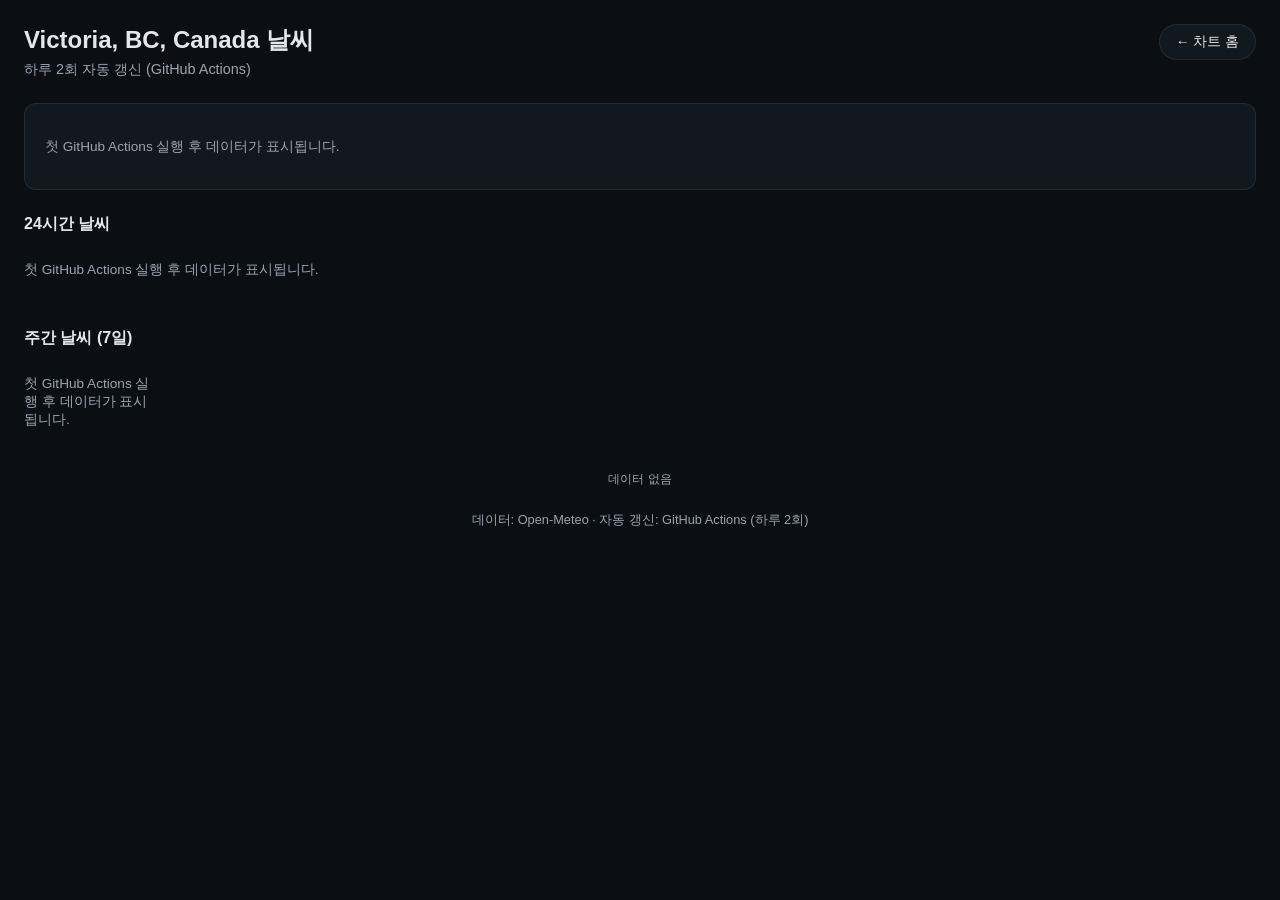
==== weather.html @ a57b7f32 "Add Victoria BC weather page with 24-hour and 7-day forecasts New weather.html/weather.js page fetch" ====
<!doctype html>
<html lang="ko">
<head>
<meta charset="UTF-8" />
<meta name="viewport" content="width=device-width, initial-scale=1.0" />
<title>Victoria, BC 날씨</title>
<link rel="stylesheet" href="style.css" />
</head>
<body>
  <header class="page-header">
    <div>
      <h1>Victoria, BC, Canada 날씨</h1>
      <p class="subtitle">하루 2회 자동 갱신 (GitHub Actions)</p>
    </div>
    <a class="nav-button" href="index.html">← 차트 홈</a>
  </header>

  <section class="current-conditions" id="current">
    <p class="loading-text">불러오는 중...</p>
  </section>

  <section class="weather-section">
    <h2 class="section-title">24시간 날씨</h2>
    <div class="hourly-scroll" id="hourly"></div>
  </section>

  <section class="weather-section">
    <h2 class="section-title">주간 날씨 (7일)</h2>
    <div class="daily-grid" id="daily"></div>
  </section>

  <div class="updated-at" id="weather-updated-at" style="text-align:center; margin-top: 16px;">-</div>

  <footer>
    <p>데이터: Open-Meteo · 자동 갱신: GitHub Actions (하루 2회)</p>
  </footer>

  <script src="weather.js"></script>
</body>
</html>
---- style.css ----
:root {
  --bg: #0b0f14;
  --card-bg: #12181f;
  --border: rgba(255, 255, 255, 0.08);
  --text: #e5e7eb;
  --muted: #9ca3af;
}

* {
  box-sizing: border-box;
}

body {
  margin: 0;
  font-family: -apple-system, BlinkMacSystemFont, "Segoe UI", Roboto, sans-serif;
  background: var(--bg);
  color: var(--text);
  padding: 24px;
}

header {
  margin-bottom: 24px;
}

header h1 {
  margin: 0 0 4px;
  font-size: 1.5rem;
}

.subtitle {
  margin: 0;
  color: var(--muted);
  font-size: 0.9rem;
}

.page-header {
  display: flex;
  justify-content: space-between;
  align-items: flex-start;
  gap: 16px;
  flex-wrap: wrap;
}

.nav-button {
  display: inline-block;
  padding: 8px 16px;
  border-radius: 999px;
  border: 1px solid var(--border);
  background: var(--card-bg);
  color: var(--text);
  text-decoration: none;
  font-size: 0.85rem;
  white-space: nowrap;
}

.nav-button:hover {
  border-color: rgba(255, 255, 255, 0.25);
}

#charts {
  display: grid;
  grid-template-columns: 1fr;
  gap: 20px;
}

@media (min-width: 720px) {
  #charts {
    grid-template-columns: repeat(2, 1fr);
  }
}

.chart-card {
  background: var(--card-bg);
  border: 1px solid var(--border);
  border-radius: 12px;
  padding: 16px;
}

.chart-card-header {
  display: flex;
  justify-content: space-between;
  align-items: flex-start;
  gap: 12px;
  flex-wrap: wrap;
  margin-bottom: 6px;
}

.ticker-title {
  display: flex;
  align-items: baseline;
  gap: 10px;
}

.ticker-title h2 {
  margin: 0;
  font-size: 1.1rem;
}

.last-price {
  font-size: 1.3rem;
  font-weight: 600;
  color: var(--text);
}

.badges {
  display: flex;
  flex-direction: column;
  align-items: flex-end;
  gap: 4px;
}

.badge {
  padding: 4px 14px;
  border-radius: 999px;
  font-size: 1.6rem;
  font-weight: 600;
  white-space: nowrap;
}

.badge-muted {
  padding: 0;
  font-weight: 500;
  font-size: 1.5rem;
  color: var(--muted);
}

.badge-lowest {
  background: rgba(239, 68, 68, 0.18);
  color: #ef4444;
}

.range-tabs {
  display: flex;
  gap: 6px;
  margin: 8px 0 12px;
}

.range-tab {
  font-size: 0.72rem;
  padding: 3px 8px;
  border-radius: 6px;
  color: var(--muted);
  opacity: 0.35;
}

.range-tab-active {
  background: rgba(59, 130, 246, 0.18);
  color: #60a5fa;
  font-weight: 600;
  opacity: 1;
}

.updated-at {
  color: var(--muted);
  font-size: 0.75rem;
  margin-top: 6px;
}

.chart-container {
  height: 200px;
  width: 100%;
  color: var(--muted);
  font-size: 0.85rem;
}

.rsi-label {
  margin-top: 6px;
  font-size: 0.7rem;
  color: var(--muted);
}

.rsi-label span {
  font-weight: 600;
  color: var(--text);
}

.rsi-container {
  height: 70px;
  width: 100%;
}

footer {
  margin-top: 24px;
  color: var(--muted);
  font-size: 0.8rem;
  text-align: center;
}

@media (min-width: 900px) {
  .chart-container {
    height: 220px;
  }
}

/* Weather page */

.loading-text {
  color: var(--muted);
  font-size: 0.85rem;
}

.current-conditions {
  background: var(--card-bg);
  border: 1px solid var(--border);
  border-radius: 12px;
  padding: 20px;
  margin-bottom: 24px;
  display: flex;
  flex-wrap: wrap;
  align-items: center;
  gap: 24px;
}

.current-main {
  display: flex;
  align-items: center;
  gap: 12px;
}

.current-emoji {
  font-size: 2.5rem;
}

.current-temp {
  font-size: 2.5rem;
  font-weight: 700;
}

.current-stats {
  display: flex;
  flex-wrap: wrap;
  gap: 20px;
}

.stat-tile {
  display: flex;
  flex-direction: column;
  gap: 2px;
}

.stat-label {
  font-size: 0.72rem;
  color: var(--muted);
}

.stat-value {
  font-size: 1.1rem;
  font-weight: 600;
}

.weather-section {
  margin-bottom: 28px;
}

.section-title {
  font-size: 1rem;
  margin: 0 0 12px;
}

.hourly-scroll {
  display: flex;
  gap: 10px;
  overflow-x: auto;
  padding-bottom: 8px;
}

.hour-card {
  flex: 0 0 auto;
  width: 96px;
  background: var(--card-bg);
  border: 1px solid var(--border);
  border-radius: 10px;
  padding: 12px 10px;
  text-align: center;
}

.hour-time {
  font-size: 0.75rem;
  color: var(--muted);
}

.hour-emoji {
  font-size: 1.4rem;
  margin: 4px 0;
}

.hour-temp {
  font-size: 1rem;
  font-weight: 600;
  margin-bottom: 6px;
}

.hour-detail {
  font-size: 0.7rem;
  color: var(--muted);
  margin-top: 2px;
}

.daily-grid {
  display: grid;
  grid-template-columns: repeat(auto-fill, minmax(120px, 1fr));
  gap: 10px;
}

.day-card {
  background: var(--card-bg);
  border: 1px solid var(--border);
  border-radius: 10px;
  padding: 12px 10px;
  text-align: center;
}

.day-name {
  font-size: 0.8rem;
  font-weight: 600;
}

.day-date {
  font-weight: 400;
  color: var(--muted);
}

.day-emoji {
  font-size: 1.4rem;
  margin: 6px 0;
}

.day-temp {
  margin-bottom: 6px;
}

.day-temp-max {
  font-weight: 600;
}

.day-temp-min {
  color: var(--muted);
  margin-left: 6px;
}

.day-detail {
  font-size: 0.7rem;
  color: var(--muted);
  margin-top: 2px;
}

.pm-good {
  color: #22c55e;
}

.pm-moderate {
  color: #f59e0b;
}

.pm-unhealthy {
  color: #ef4444;
}
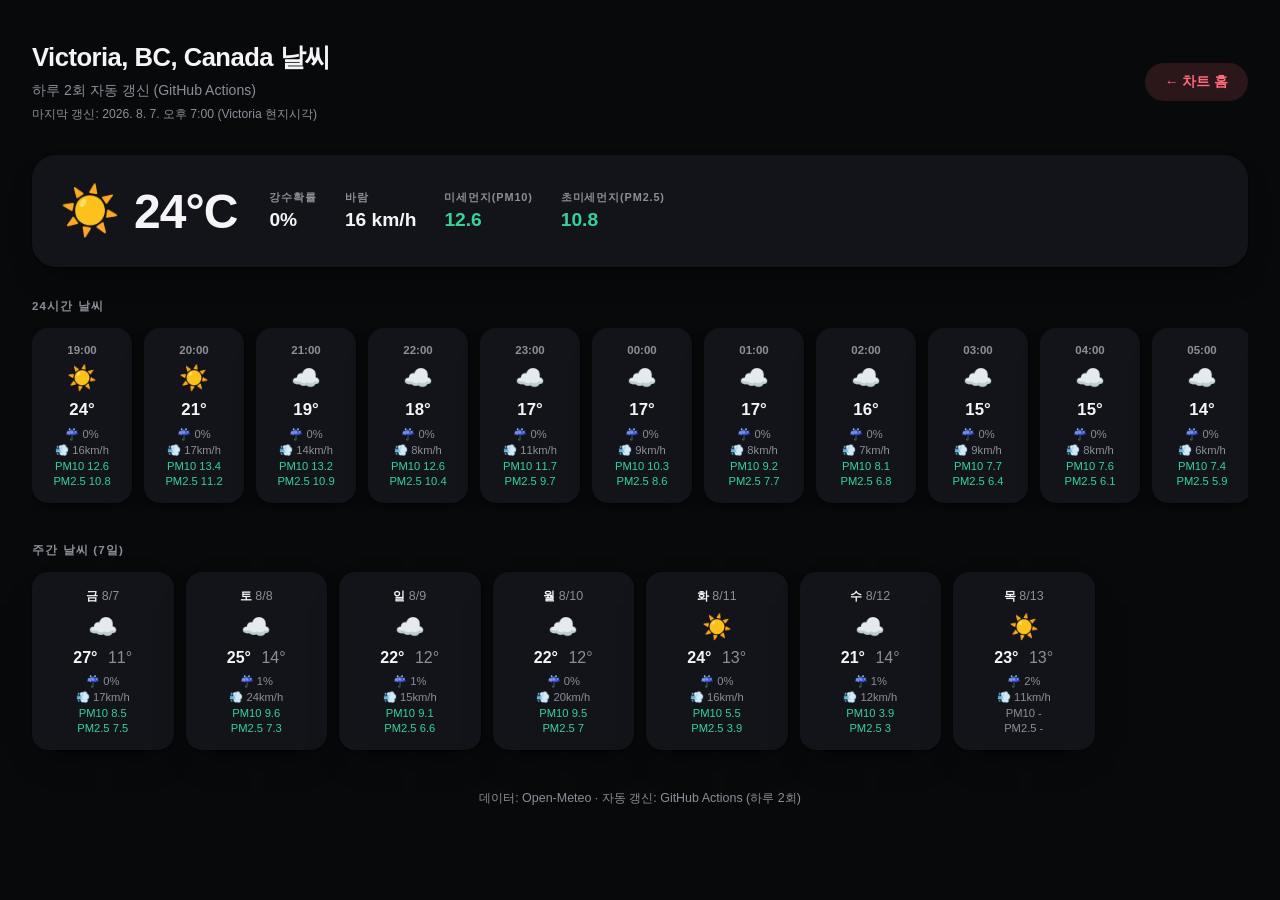
==== commit 1b92148d: "Show a clear "last updated" date+time in both page headers Add a page-level "마지막 갱신: ..." line under" ====
--- a/weather.html
+++ b/weather.html
@@ -11,6 +11,7 @@
     <div>
       <h1>Victoria, BC, Canada 날씨</h1>
       <p class="subtitle">하루 2회 자동 갱신 (GitHub Actions)</p>
+      <p class="page-updated-at" id="page-updated-at">마지막 갱신 확인 중...</p>
     </div>
     <a class="nav-button" href="index.html">← 차트 홈</a>
   </header>
@@ -29,8 +30,6 @@
     <div class="daily-grid" id="daily"></div>
   </section>
 
-  <div class="updated-at" id="weather-updated-at" style="text-align:center; margin-top: 16px;">-</div>
-
   <footer>
     <p>데이터: Open-Meteo · 자동 갱신: GitHub Actions (하루 2회)</p>
   </footer>
--- a/style.css
+++ b/style.css
@@ -1,9 +1,12 @@
 :root {
-  --bg: #0b0f14;
-  --card-bg: #12181f;
-  --border: rgba(255, 255, 255, 0.08);
-  --text: #e5e7eb;
-  --muted: #9ca3af;
+  --bg: #08090b;
+  --card-bg: #131419;
+  --border: rgba(255, 255, 255, 0.05);
+  --text: #f5f5f7;
+  --muted: #8b8f98;
+  --accent: #ff6b7a;
+  --accent-soft: rgba(255, 107, 122, 0.14);
+  --shadow-card: 0 1px 2px rgba(0, 0, 0, 0.5), 0 16px 32px -16px rgba(0, 0, 0, 0.65);
 }
 
 * {
@@ -12,55 +15,71 @@
 
 body {
   margin: 0;
-  font-family: -apple-system, BlinkMacSystemFont, "Segoe UI", Roboto, sans-serif;
+  font-family: -apple-system, BlinkMacSystemFont, "SF Pro Display", "Segoe UI", Roboto, sans-serif;
   background: var(--bg);
   color: var(--text);
-  padding: 24px;
+  padding: 28px 24px 48px;
+  -webkit-font-smoothing: antialiased;
+}
+
+@media (min-width: 720px) {
+  body {
+    padding: 40px 32px 64px;
+  }
 }
 
 header {
-  margin-bottom: 24px;
+  margin-bottom: 32px;
 }
 
 header h1 {
-  margin: 0 0 4px;
-  font-size: 1.5rem;
+  margin: 0 0 6px;
+  font-size: 1.6rem;
+  font-weight: 700;
+  letter-spacing: -0.02em;
 }
 
 .subtitle {
   margin: 0;
   color: var(--muted);
-  font-size: 0.9rem;
+  font-size: 0.88rem;
+}
+
+.page-updated-at {
+  margin: 6px 0 0;
+  color: var(--muted);
+  font-size: 0.76rem;
 }
 
 .page-header {
   display: flex;
   justify-content: space-between;
-  align-items: flex-start;
+  align-items: center;
   gap: 16px;
   flex-wrap: wrap;
 }
 
 .nav-button {
   display: inline-block;
-  padding: 8px 16px;
+  padding: 10px 20px;
   border-radius: 999px;
-  border: 1px solid var(--border);
-  background: var(--card-bg);
-  color: var(--text);
+  background: var(--accent-soft);
+  color: var(--accent);
   text-decoration: none;
   font-size: 0.85rem;
+  font-weight: 600;
   white-space: nowrap;
+  transition: background 0.15s ease;
 }
 
 .nav-button:hover {
-  border-color: rgba(255, 255, 255, 0.25);
+  background: rgba(255, 107, 122, 0.22);
 }
 
 #charts {
   display: grid;
   grid-template-columns: 1fr;
-  gap: 20px;
+  gap: 24px;
 }
 
 @media (min-width: 720px) {
@@ -71,9 +90,9 @@
 
 .chart-card {
   background: var(--card-bg);
-  border: 1px solid var(--border);
-  border-radius: 12px;
-  padding: 16px;
+  border-radius: 20px;
+  box-shadow: var(--shadow-card);
+  padding: 22px;
 }
 
 .chart-card-header {
@@ -82,7 +101,7 @@
   align-items: flex-start;
   gap: 12px;
   flex-wrap: wrap;
-  margin-bottom: 6px;
+  margin-bottom: 4px;
 }
 
 .ticker-title {
@@ -93,13 +112,17 @@
 
 .ticker-title h2 {
   margin: 0;
-  font-size: 1.1rem;
+  font-size: 1.05rem;
+  font-weight: 600;
+  color: var(--muted);
+  letter-spacing: 0.02em;
 }
 
 .last-price {
-  font-size: 1.3rem;
-  font-weight: 600;
+  font-size: 1.5rem;
+  font-weight: 700;
   color: var(--text);
+  letter-spacing: -0.01em;
 }
 
 .badges {
@@ -113,7 +136,7 @@
   padding: 4px 14px;
   border-radius: 999px;
   font-size: 1.6rem;
-  font-weight: 600;
+  font-weight: 700;
   white-space: nowrap;
 }
 
@@ -125,35 +148,23 @@
 }
 
 .badge-lowest {
-  background: rgba(239, 68, 68, 0.18);
-  color: #ef4444;
-}
-
-.range-tabs {
-  display: flex;
-  gap: 6px;
-  margin: 8px 0 12px;
-}
-
-.range-tab {
-  font-size: 0.72rem;
-  padding: 3px 8px;
-  border-radius: 6px;
-  color: var(--muted);
-  opacity: 0.35;
-}
-
-.range-tab-active {
-  background: rgba(59, 130, 246, 0.18);
-  color: #60a5fa;
-  font-weight: 600;
-  opacity: 1;
+  background: rgba(248, 113, 113, 0.16);
+  color: #f87171;
+}
+
+.range-label {
+  margin: 10px 0 14px;
+  font-size: 0.7rem;
+  font-weight: 600;
+  letter-spacing: 0.08em;
+  text-transform: uppercase;
+  color: var(--muted);
 }
 
 .updated-at {
   color: var(--muted);
   font-size: 0.75rem;
-  margin-top: 6px;
+  margin-top: 10px;
 }
 
 .chart-container {
@@ -164,13 +175,18 @@
 }
 
 .rsi-label {
-  margin-top: 6px;
-  font-size: 0.7rem;
+  margin-top: 10px;
+  font-size: 0.68rem;
+  font-weight: 600;
+  letter-spacing: 0.06em;
+  text-transform: uppercase;
   color: var(--muted);
 }
 
 .rsi-label span {
-  font-weight: 600;
+  font-weight: 700;
+  letter-spacing: normal;
+  text-transform: none;
   color: var(--text);
 }
 
@@ -180,9 +196,9 @@
 }
 
 footer {
-  margin-top: 24px;
-  color: var(--muted);
-  font-size: 0.8rem;
+  margin-top: 40px;
+  color: var(--muted);
+  font-size: 0.78rem;
   text-align: center;
 }
 
@@ -201,136 +217,145 @@
 
 .current-conditions {
   background: var(--card-bg);
-  border: 1px solid var(--border);
-  border-radius: 12px;
-  padding: 20px;
-  margin-bottom: 24px;
+  border-radius: 24px;
+  box-shadow: var(--shadow-card);
+  padding: 28px;
+  margin-bottom: 32px;
   display: flex;
   flex-wrap: wrap;
   align-items: center;
-  gap: 24px;
+  gap: 32px;
 }
 
 .current-main {
   display: flex;
   align-items: center;
+  gap: 14px;
+}
+
+.current-emoji {
+  font-size: 3rem;
+}
+
+.current-temp {
+  font-size: 3rem;
+  font-weight: 800;
+  letter-spacing: -0.02em;
+}
+
+.current-stats {
+  display: flex;
+  flex-wrap: wrap;
+  gap: 28px;
+}
+
+.stat-tile {
+  display: flex;
+  flex-direction: column;
+  gap: 4px;
+}
+
+.stat-label {
+  font-size: 0.68rem;
+  font-weight: 600;
+  letter-spacing: 0.08em;
+  text-transform: uppercase;
+  color: var(--muted);
+}
+
+.stat-value {
+  font-size: 1.2rem;
+  font-weight: 700;
+}
+
+.weather-section {
+  margin-bottom: 32px;
+}
+
+.section-title {
+  font-size: 0.72rem;
+  font-weight: 700;
+  letter-spacing: 0.1em;
+  text-transform: uppercase;
+  color: var(--muted);
+  margin: 0 0 14px;
+}
+
+.hourly-scroll {
+  display: flex;
   gap: 12px;
-}
-
-.current-emoji {
-  font-size: 2.5rem;
-}
-
-.current-temp {
-  font-size: 2.5rem;
-  font-weight: 700;
-}
-
-.current-stats {
-  display: flex;
-  flex-wrap: wrap;
-  gap: 20px;
-}
-
-.stat-tile {
-  display: flex;
-  flex-direction: column;
-  gap: 2px;
-}
-
-.stat-label {
-  font-size: 0.72rem;
-  color: var(--muted);
-}
-
-.stat-value {
-  font-size: 1.1rem;
-  font-weight: 600;
-}
-
-.weather-section {
-  margin-bottom: 28px;
-}
-
-.section-title {
-  font-size: 1rem;
-  margin: 0 0 12px;
-}
-
-.hourly-scroll {
-  display: flex;
-  gap: 10px;
   overflow-x: auto;
   padding-bottom: 8px;
 }
 
 .hour-card {
   flex: 0 0 auto;
-  width: 96px;
+  width: 100px;
   background: var(--card-bg);
-  border: 1px solid var(--border);
-  border-radius: 10px;
-  padding: 12px 10px;
+  border-radius: 16px;
+  box-shadow: var(--shadow-card);
+  padding: 16px 12px;
   text-align: center;
 }
 
 .hour-time {
-  font-size: 0.75rem;
+  font-size: 0.72rem;
+  font-weight: 600;
   color: var(--muted);
 }
 
 .hour-emoji {
-  font-size: 1.4rem;
-  margin: 4px 0;
+  font-size: 1.5rem;
+  margin: 8px 0;
 }
 
 .hour-temp {
-  font-size: 1rem;
-  font-weight: 600;
-  margin-bottom: 6px;
+  font-size: 1.05rem;
+  font-weight: 700;
+  margin-bottom: 8px;
 }
 
 .hour-detail {
   font-size: 0.7rem;
   color: var(--muted);
-  margin-top: 2px;
+  margin-top: 3px;
 }
 
 .daily-grid {
   display: grid;
-  grid-template-columns: repeat(auto-fill, minmax(120px, 1fr));
-  gap: 10px;
+  grid-template-columns: repeat(auto-fill, minmax(128px, 1fr));
+  gap: 12px;
 }
 
 .day-card {
   background: var(--card-bg);
-  border: 1px solid var(--border);
-  border-radius: 10px;
-  padding: 12px 10px;
+  border-radius: 16px;
+  box-shadow: var(--shadow-card);
+  padding: 16px 12px;
   text-align: center;
 }
 
 .day-name {
-  font-size: 0.8rem;
-  font-weight: 600;
+  font-size: 0.78rem;
+  font-weight: 700;
 }
 
 .day-date {
-  font-weight: 400;
+  font-weight: 500;
   color: var(--muted);
 }
 
 .day-emoji {
-  font-size: 1.4rem;
-  margin: 6px 0;
+  font-size: 1.5rem;
+  margin: 8px 0;
 }
 
 .day-temp {
-  margin-bottom: 6px;
+  margin-bottom: 8px;
 }
 
 .day-temp-max {
-  font-weight: 600;
+  font-weight: 700;
 }
 
 .day-temp-min {
@@ -341,17 +366,17 @@
 .day-detail {
   font-size: 0.7rem;
   color: var(--muted);
-  margin-top: 2px;
+  margin-top: 3px;
 }
 
 .pm-good {
-  color: #22c55e;
+  color: #34d399;
 }
 
 .pm-moderate {
-  color: #f59e0b;
+  color: #fbbf24;
 }
 
 .pm-unhealthy {
-  color: #ef4444;
-}
+  color: #f87171;
+}
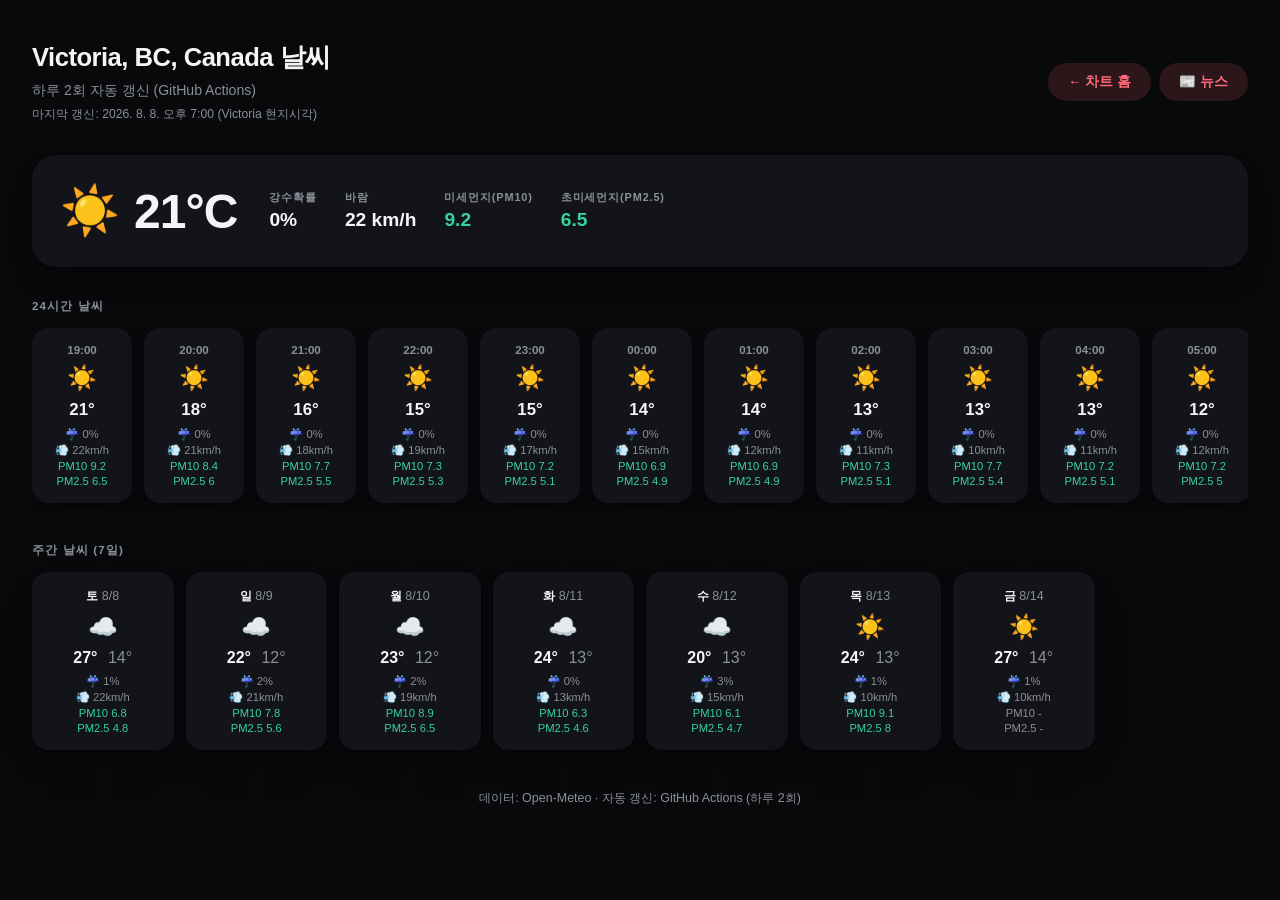
==== commit d6a98103: "Add News page (Saanich / Victoria / Vancouver / Canada, top 3 each) scripts/fetch_news.py pulls Goog" ====
--- a/weather.html
+++ b/weather.html
@@ -13,7 +13,10 @@
       <p class="subtitle">하루 2회 자동 갱신 (GitHub Actions)</p>
       <p class="page-updated-at" id="page-updated-at">마지막 갱신 확인 중...</p>
     </div>
-    <a class="nav-button" href="index.html">← 차트 홈</a>
+    <div class="nav-buttons">
+      <a class="nav-button" href="index.html">← 차트 홈</a>
+      <a class="nav-button" href="news.html">📰 뉴스</a>
+    </div>
   </header>
 
   <section class="current-conditions" id="current">
--- a/style.css
+++ b/style.css
@@ -76,6 +76,12 @@
   background: rgba(255, 107, 122, 0.22);
 }
 
+.nav-buttons {
+  display: flex;
+  gap: 8px;
+  flex-wrap: wrap;
+}
+
 #charts {
   display: grid;
   grid-template-columns: 1fr;
@@ -174,7 +180,7 @@
   font-size: 0.85rem;
 }
 
-.rsi-label {
+.mini-label {
   margin-top: 10px;
   font-size: 0.68rem;
   font-weight: 600;
@@ -183,7 +189,7 @@
   color: var(--muted);
 }
 
-.rsi-label span {
+.mini-label span {
   font-weight: 700;
   letter-spacing: normal;
   text-transform: none;
@@ -380,3 +386,39 @@
 .pm-unhealthy {
   color: #f87171;
 }
+
+/* News page */
+
+.news-list {
+  display: flex;
+  flex-direction: column;
+  gap: 10px;
+}
+
+.news-item {
+  display: block;
+  background: var(--card-bg);
+  border-radius: 16px;
+  box-shadow: var(--shadow-card);
+  padding: 16px 20px;
+  text-decoration: none;
+  color: inherit;
+  transition: background 0.15s ease;
+}
+
+.news-item:hover {
+  background: #191a20;
+}
+
+.news-title {
+  font-size: 0.95rem;
+  font-weight: 600;
+  color: var(--text);
+  line-height: 1.4;
+}
+
+.news-meta {
+  margin-top: 6px;
+  font-size: 0.75rem;
+  color: var(--muted);
+}
